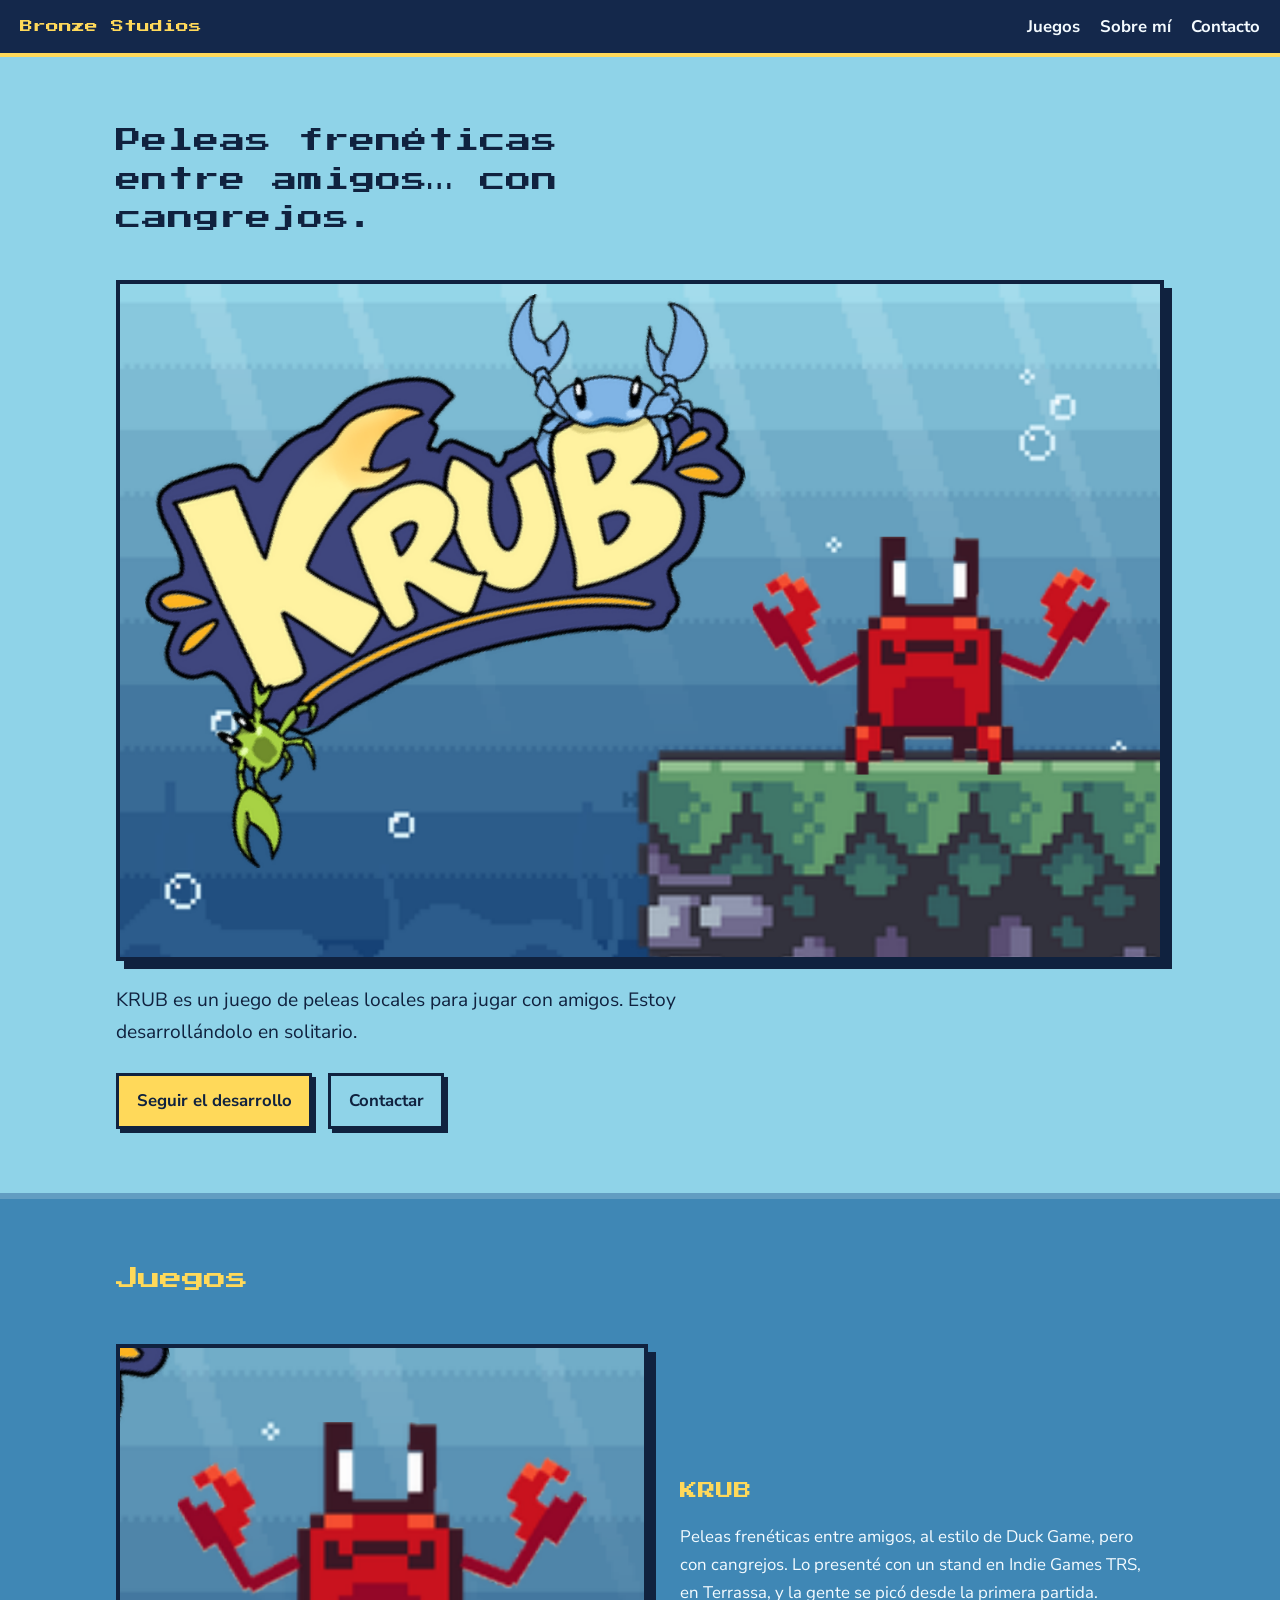
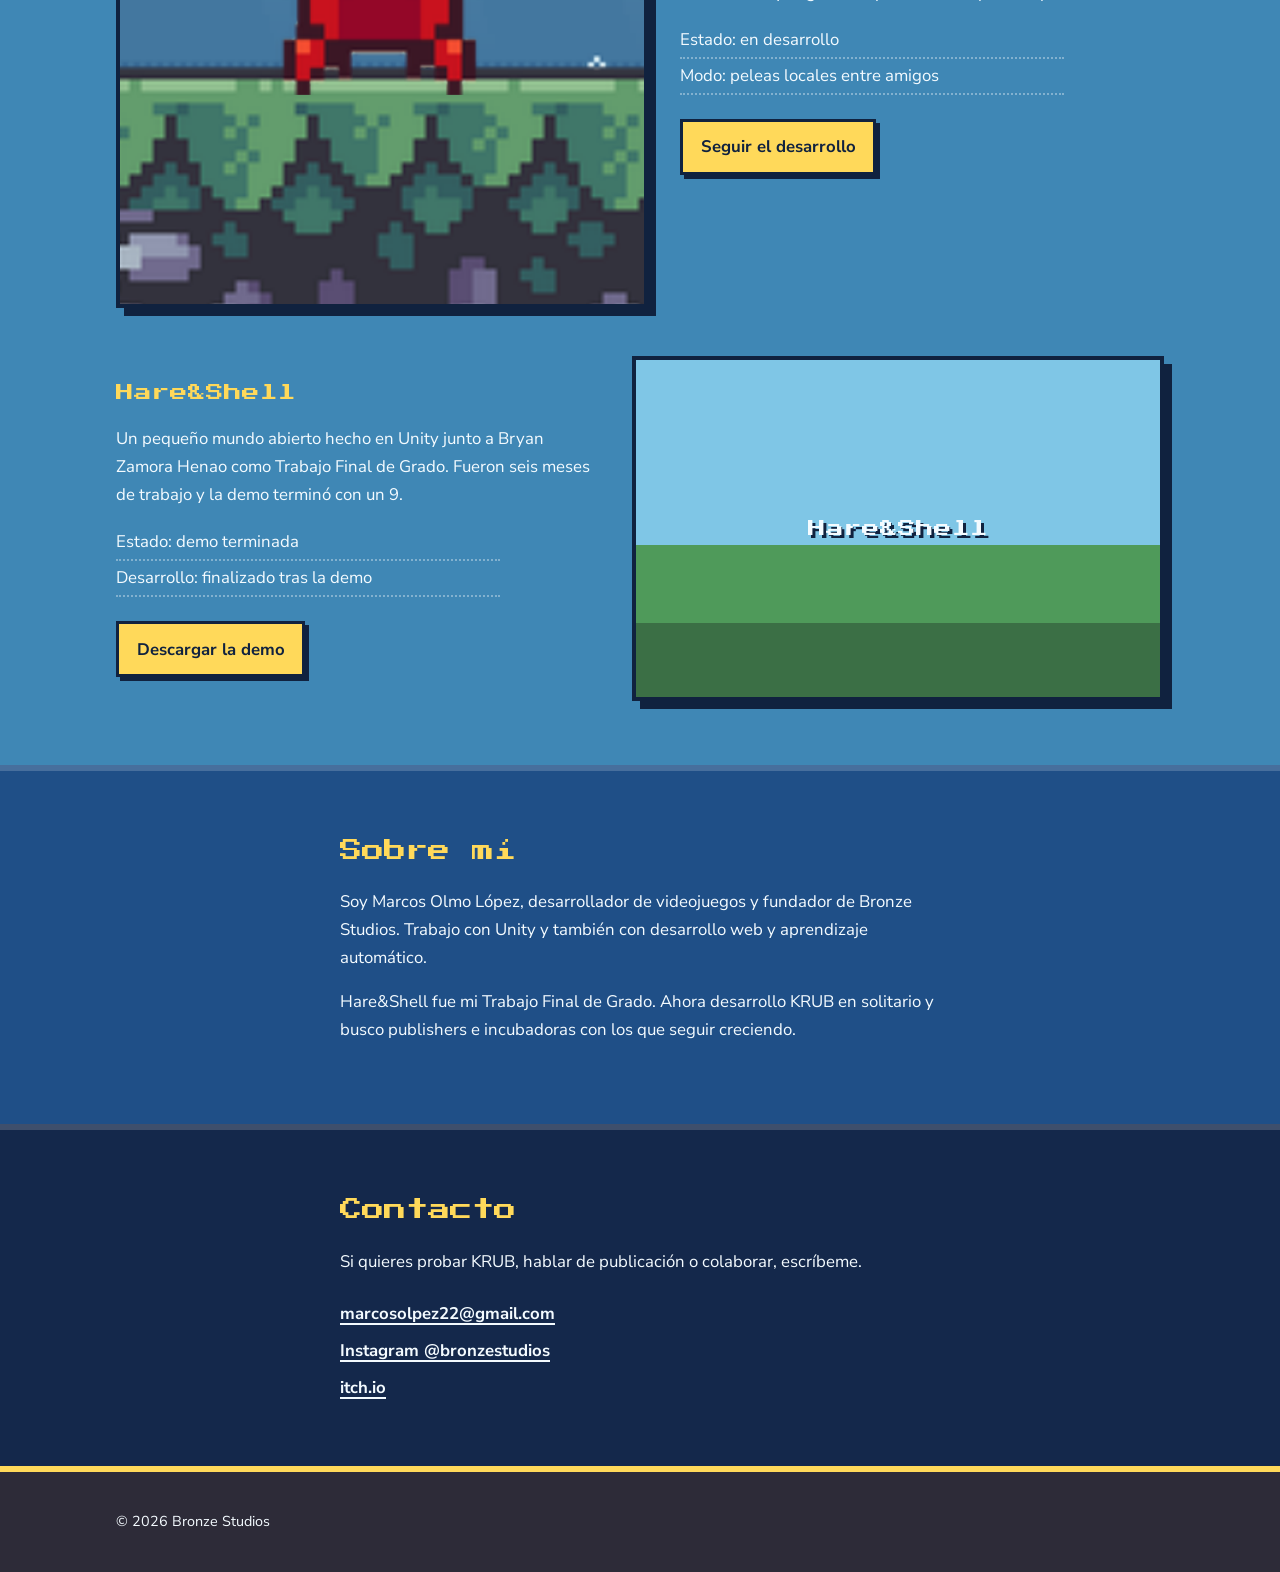
==== index.html @ 7cc4b8a4 "base structure" ====
<!DOCTYPE html>
<html lang="es">
<head>
<meta charset="utf-8">
<meta name="viewport" content="width=device-width, initial-scale=1">
<title>Bronze Studios · Videojuegos de Marcos Olmo</title>
<meta name="description" content="Bronze Studios: KRUB, peleas frenéticas entre amigos con cangrejos, y Hare&Shell, un pequeño mundo abierto.">
<!-- Para que el enlace se vea bien en LinkedIn: sustituye TU-URL por la dirección final de tu web -->
<meta property="og:title" content="Bronze Studios · KRUB">
<meta property="og:description" content="Peleas frenéticas entre amigos... con cangrejos.">
<meta property="og:image" content="https://TU-URL/assets/krub-hero.png">
<link rel="preconnect" href="https://fonts.googleapis.com">
<link rel="preconnect" href="https://fonts.gstatic.com" crossorigin>
<link href="https://fonts.googleapis.com/css2?family=Nunito+Sans:wght@400;700&family=Press+Start+2P&display=swap" rel="stylesheet">
<link rel="stylesheet" href="style.css">
</head>
<body>

<header class="top">
  <a class="brand" href="#inicio">Bronze Studios</a>
  <nav aria-label="Principal">
    <a href="#juegos">Juegos</a>
    <a href="#sobre-mi">Sobre mí</a>
    <a href="#contacto">Contacto</a>
  </nav>
</header>

<main>
  <section class="band surface" id="inicio">
    <div class="wrap hero">
      <h1>Peleas frenéticas entre amigos… con cangrejos.</h1>
      <img class="frame" src="assets/krub-hero.png" alt="Arte de KRUB: el logotipo del juego, un cangrejo azul encima, uno verde colgando y un cangrejo rojo de pixel art sobre una plataforma, bajo el agua." width="1334" height="863">
      <p class="lead">KRUB es un juego de peleas locales para jugar con amigos. Estoy desarrollándolo en solitario.</p>
      <div class="actions">
        <a class="btn" href="https://instagram.com/bronzestudios">Seguir el desarrollo</a>
        <a class="btn ghost" href="#contacto">Contactar</a>
      </div>
    </div>
  </section>

  <section class="band shallow" id="juegos">
    <div class="wrap">
      <h2>Juegos</h2>

      <article class="game">
        <!-- Recorte del arte. Cuando tengas una captura o GIF de partida, cámbialo por una imagen tuya en assets/ -->
        <img class="frame" src="assets/krub-cangrejo.png" alt="Un cangrejo rojo de pixel art con las pinzas en alto sobre una plataforma de hierba" width="587" height="622" loading="lazy">
        <div>
          <h3>KRUB</h3>
          <p>Peleas frenéticas entre amigos, al estilo de Duck Game, pero con cangrejos. Lo presenté con un stand en Indie Games TRS, en Terrassa, y la gente se picó desde la primera partida.</p>
          <ul class="facts">
            <li>Estado: en desarrollo</li>
            <li>Modo: peleas locales entre amigos</li>
            <!-- Añade aquí plataformas, número de jugadores, motor, etc. -->
          </ul>
          <a class="btn" href="https://instagram.com/bronzestudios">Seguir el desarrollo</a>
        </div>
      </article>

      <article class="game reverse">
        <!-- Sustituye este bloque por una captura: <img class="frame" src="assets/hareandshell.png" alt="..."> -->
        <div class="frame placeholder" role="img" aria-label="Hare&Shell"><span>Hare&amp;Shell</span></div>
        <div>
          <h3>Hare&amp;Shell</h3>
          <p>Un pequeño mundo abierto hecho en Unity junto a Bryan Zamora Henao como Trabajo Final de Grado. Fueron seis meses de trabajo y la demo terminó con un 9.</p>
          <ul class="facts">
            <li>Estado: demo terminada</li>
            <li>Desarrollo: finalizado tras la demo</li>
          </ul>
          <a class="btn" href="https://marcmasters.itch.io/hareandshell">Descargar la demo</a>
        </div>
      </article>
    </div>
  </section>

  <section class="band mid" id="sobre-mi">
    <div class="wrap narrow">
      <h2>Sobre mí</h2>
      <p>Soy Marcos Olmo López, desarrollador de videojuegos y fundador de Bronze Studios. Trabajo con Unity y también con desarrollo web y aprendizaje automático.</p>
      <p>Hare&amp;Shell fue mi Trabajo Final de Grado. Ahora desarrollo KRUB en solitario y busco publishers e incubadoras con los que seguir creciendo.</p>
    </div>
  </section>

  <section class="band deep" id="contacto">
    <div class="wrap narrow">
      <h2>Contacto</h2>
      <p>Si quieres probar KRUB, hablar de publicación o colaborar, escríbeme.</p>
      <ul class="contact">
        <li><a href="mailto:marcosolpez22@gmail.com">marcosolpez22@gmail.com</a></li>
        <li><a href="https://instagram.com/bronzestudios">Instagram @bronzestudios</a></li>
        <li><a href="https://marcmasters.itch.io">itch.io</a></li>
        <!-- Añade tu LinkedIn: <li><a href="https://www.linkedin.com/in/TU-PERFIL">LinkedIn</a></li> -->
      </ul>
    </div>
  </section>
</main>

<footer class="band floor">
  <div class="wrap"><p>© 2026 Bronze Studios</p></div>
</footer>

</body>
</html>
---- style.css ----
:root{
  --surface:#8fd3e8; --shallow:#3f87b5; --mid:#1f4f87; --deep:#14284b; --floor:#2d2b38;
  --ink:#10223f; --light:#f4fbff; --yellow:#ffd95a; --orange:#f29a3a;
  --pix:"Press Start 2P","Courier New",monospace;
  --body:"Nunito Sans",system-ui,-apple-system,"Segoe UI",sans-serif;
}
*{box-sizing:border-box}
html{scroll-behavior:smooth;scroll-padding-top:4.5rem}
body{margin:0;font-family:var(--body);font-size:1.05rem;line-height:1.65;color:var(--light);background:var(--deep)}
img{max-width:100%;height:auto;display:block}
a{color:inherit}
.wrap{max-width:68rem;margin:0 auto;padding:0 1.25rem}
.narrow{max-width:40rem}

/* Bandas de profundidad: cada sección es una capa más honda del agua, con borde duro como en el pixel art */
.band{padding:4rem 0}
.surface{background:var(--surface);color:var(--ink)}
.shallow{background:var(--shallow)}
.mid{background:var(--mid)}
.deep{background:var(--deep)}
.floor{background:var(--floor);padding:1.5rem 0;font-size:.9rem}
.band + .band{border-top:6px solid rgba(255,255,255,.18)}
.floor{border-top:6px solid var(--yellow)}

.top{position:sticky;top:0;z-index:5;display:flex;justify-content:space-between;align-items:center;gap:1rem;padding:.8rem 1.25rem;background:var(--deep);border-bottom:4px solid var(--yellow)}
.brand{font-family:var(--pix);font-size:.8rem;color:var(--yellow);text-decoration:none}
.top nav{display:flex;gap:1.25rem}
.top nav a{text-decoration:none;font-weight:700}
.top nav a:hover{color:var(--yellow)}

h1,h2,h3{font-family:var(--pix);line-height:1.5;font-weight:400;margin:0 0 1.25rem}
h1{font-size:clamp(1rem,2.8vw,1.6rem);max-width:34rem}
h2{font-size:clamp(1rem,2.4vw,1.4rem);color:var(--yellow)}
h3{font-size:1.1rem;color:var(--yellow)}
.surface h1{color:var(--ink)}

.hero{display:grid;gap:1.5rem}
.frame{border:4px solid var(--ink);box-shadow:8px 8px 0 var(--ink);background:var(--deep)}
.lead{font-size:1.2rem;max-width:36rem;margin:0}
.actions{display:flex;flex-wrap:wrap;gap:1rem}

.btn{display:inline-block;padding:.7rem 1.1rem;background:var(--yellow);color:var(--ink);font-weight:700;text-decoration:none;border:3px solid var(--ink);box-shadow:4px 4px 0 var(--ink);transition:transform .08s,box-shadow .08s}
.btn:hover{transform:translate(2px,2px);box-shadow:2px 2px 0 var(--ink)}
.btn.ghost{background:transparent;color:var(--ink)}
a:focus-visible{outline:3px solid var(--orange);outline-offset:3px}

.game{display:grid;gap:2rem;align-items:center;margin-top:3rem}
.game p{max-width:34rem}
.facts{list-style:none;padding:0;margin:0 0 1.5rem}
.facts li{padding:.2rem 0;border-bottom:2px dotted rgba(255,255,255,.35);max-width:24rem}
.placeholder{aspect-ratio:1338/867;display:grid;place-items:center;background:linear-gradient(180deg,#7fc6e6 0 55%,#4f9a5a 55% 78%,#3b6f45 78%);color:var(--light);font-family:var(--pix);font-size:1.1rem;text-shadow:3px 3px 0 var(--ink)}
.contact{list-style:none;padding:0;margin:1.5rem 0 0;display:grid;gap:.6rem}
.contact a{font-weight:700;text-decoration-thickness:2px;text-underline-offset:4px}
.contact a:hover{color:var(--yellow)}

@media (min-width:52rem){
  .game{grid-template-columns:1.1fr 1fr}
  .game.reverse{grid-template-columns:1fr 1.1fr}
  .game.reverse .frame{order:2}
}
@media (max-width:40rem){
  .top nav{gap:.8rem;font-size:.9rem}
  .brand{font-size:.65rem}
}
@media (prefers-reduced-motion:reduce){
  html{scroll-behavior:auto}
  .btn{transition:none}
}
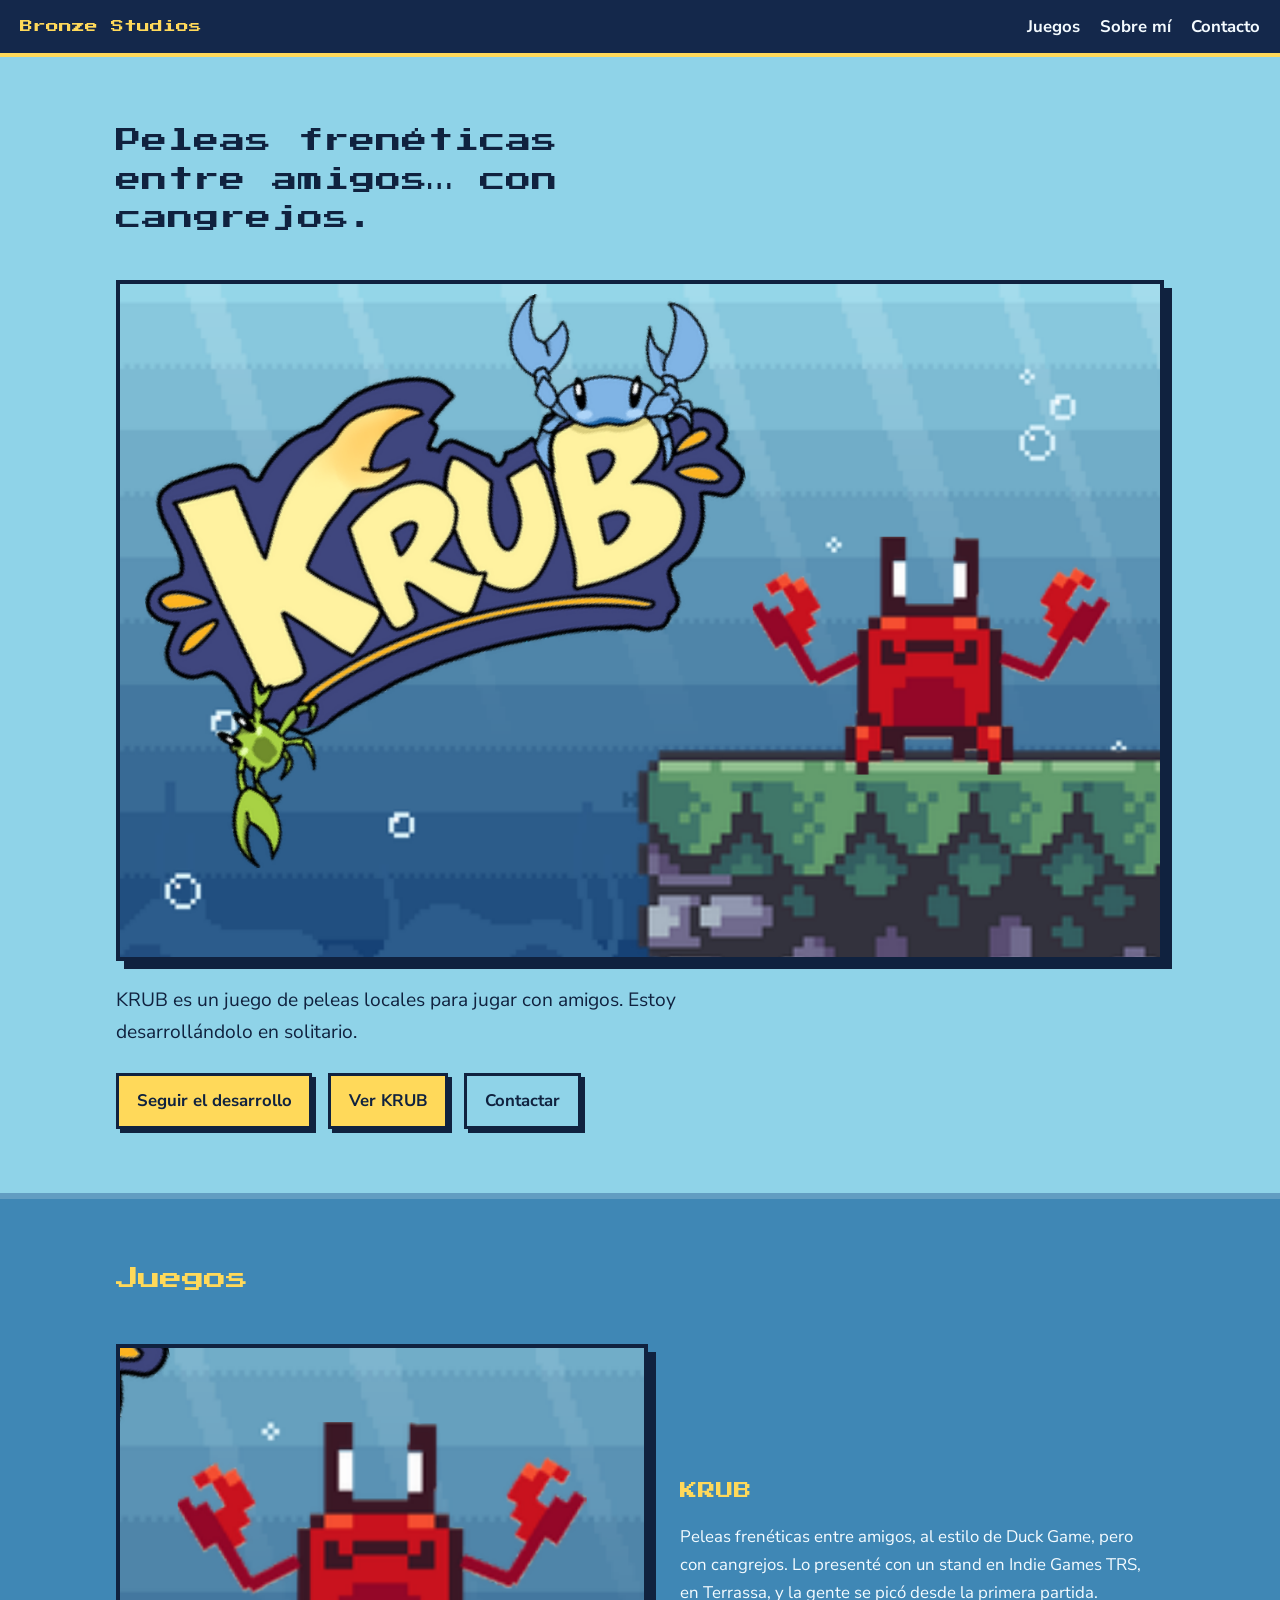
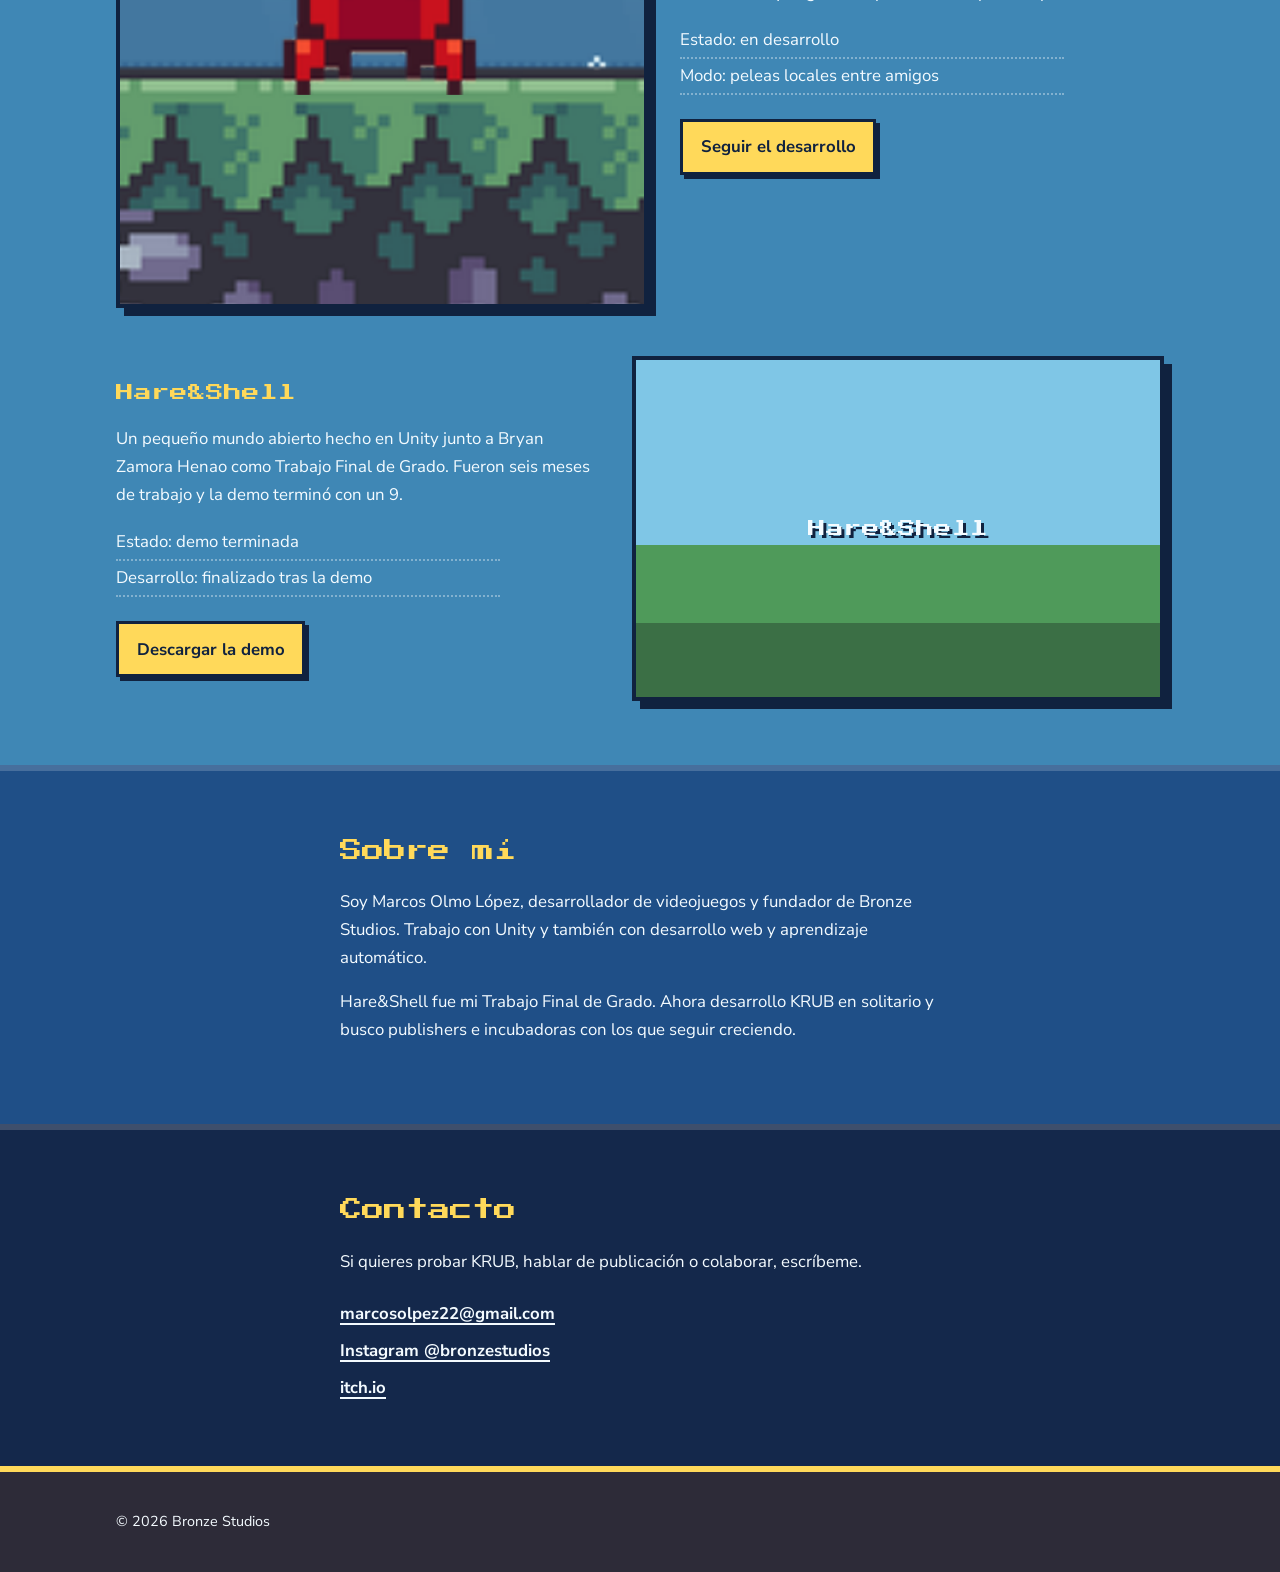
==== commit 8b971a34: "krub html" ====
--- a/index.html
+++ b/index.html
@@ -1,18 +1,18 @@
 <!DOCTYPE html>
 <html lang="es">
 <head>
-<meta charset="utf-8">
-<meta name="viewport" content="width=device-width, initial-scale=1">
-<title>Bronze Studios · Videojuegos de Marcos Olmo</title>
-<meta name="description" content="Bronze Studios: KRUB, peleas frenéticas entre amigos con cangrejos, y Hare&Shell, un pequeño mundo abierto.">
-<!-- Para que el enlace se vea bien en LinkedIn: sustituye TU-URL por la dirección final de tu web -->
-<meta property="og:title" content="Bronze Studios · KRUB">
-<meta property="og:description" content="Peleas frenéticas entre amigos... con cangrejos.">
-<meta property="og:image" content="https://TU-URL/assets/krub-hero.png">
-<link rel="preconnect" href="https://fonts.googleapis.com">
-<link rel="preconnect" href="https://fonts.gstatic.com" crossorigin>
-<link href="https://fonts.googleapis.com/css2?family=Nunito+Sans:wght@400;700&family=Press+Start+2P&display=swap" rel="stylesheet">
-<link rel="stylesheet" href="style.css">
+  <meta charset="utf-8">
+  <meta name="viewport" content="width=device-width, initial-scale=1">
+  <title>Bronze Studios · Videojuegos de Marcos Olmo</title>
+  <meta name="description" content="Bronze Studios: KRUB, peleas frenéticas entre amigos con cangrejos, y Hare&Shell, un pequeño mundo abierto.">
+  <!-- Para que el enlace se vea bien en LinkedIn: sustituye TU-URL por la dirección final de tu web -->
+  <meta property="og:title" content="Bronze Studios · KRUB">
+  <meta property="og:description" content="Peleas frenéticas entre amigos... con cangrejos.">
+  <meta property="og:image" content="https://TU-URL/assets/krub-hero.png">
+  <link rel="preconnect" href="https://fonts.googleapis.com">
+  <link rel="preconnect" href="https://fonts.gstatic.com" crossorigin>
+  <link href="https://fonts.googleapis.com/css2?family=Nunito+Sans:wght@400;700&family=Press+Start+2P&display=swap" rel="stylesheet">
+  <link rel="stylesheet" href="style.css">
 </head>
 <body>
 
@@ -33,6 +33,7 @@
       <p class="lead">KRUB es un juego de peleas locales para jugar con amigos. Estoy desarrollándolo en solitario.</p>
       <div class="actions">
         <a class="btn" href="https://instagram.com/bronzestudios">Seguir el desarrollo</a>
+        <a class="btn" href="krub.html">Ver KRUB</a>
         <a class="btn ghost" href="#contacto">Contactar</a>
       </div>
     </div>
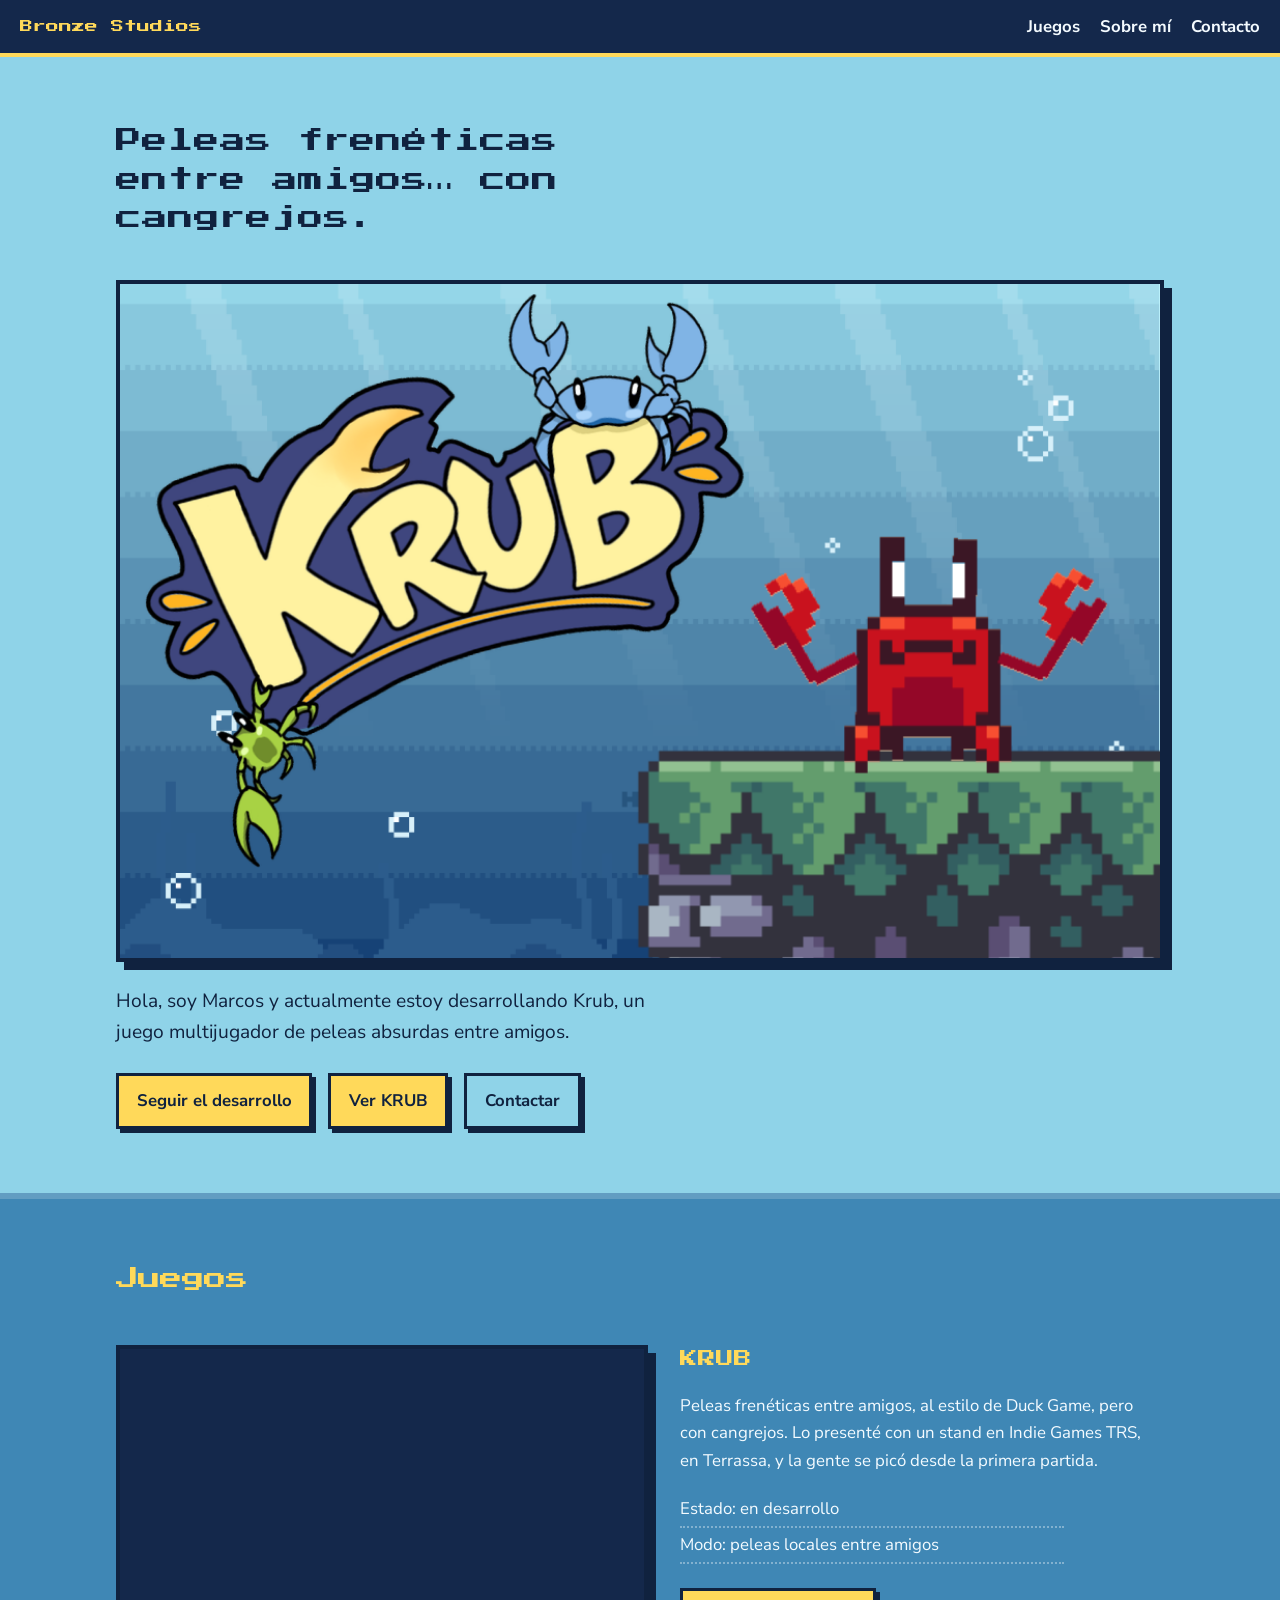
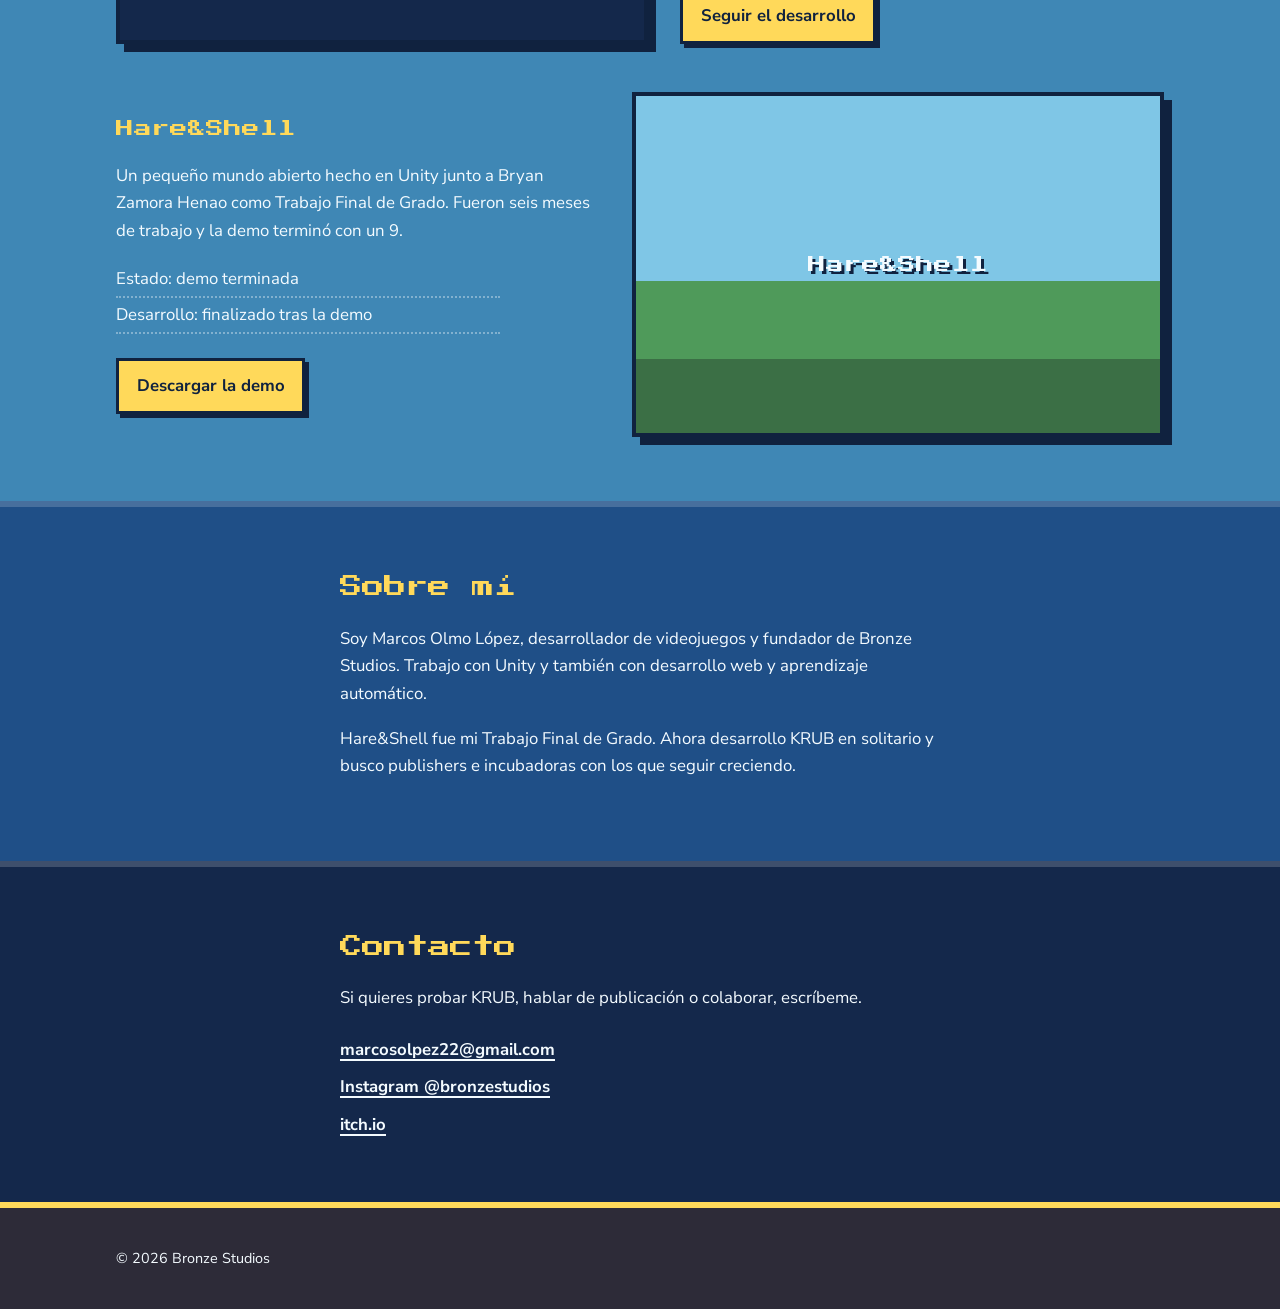
==== commit 40b75b40: "gif1" ====
--- a/index.html
+++ b/index.html
@@ -3,12 +3,14 @@
 <head>
   <meta charset="utf-8">
   <meta name="viewport" content="width=device-width, initial-scale=1">
-  <title>Bronze Studios · Videojuegos de Marcos Olmo</title>
+  <title>Bronze Studios · Videojuegos</title>
+
+  <!-- Tarjeta al compartir enlace -->
   <meta name="description" content="Bronze Studios: KRUB, peleas frenéticas entre amigos con cangrejos, y Hare&Shell, un pequeño mundo abierto.">
-  <!-- Para que el enlace se vea bien en LinkedIn: sustituye TU-URL por la dirección final de tu web -->
   <meta property="og:title" content="Bronze Studios · KRUB">
   <meta property="og:description" content="Peleas frenéticas entre amigos... con cangrejos.">
-  <meta property="og:image" content="https://TU-URL/assets/krub-hero.png">
+  <meta property="og:image" content="https://marcmasters.github.io/assets/krub-hero.png">
+
   <link rel="preconnect" href="https://fonts.googleapis.com">
   <link rel="preconnect" href="https://fonts.gstatic.com" crossorigin>
   <link href="https://fonts.googleapis.com/css2?family=Nunito+Sans:wght@400;700&family=Press+Start+2P&display=swap" rel="stylesheet">
@@ -29,8 +31,8 @@
   <section class="band surface" id="inicio">
     <div class="wrap hero">
       <h1>Peleas frenéticas entre amigos… con cangrejos.</h1>
-      <img class="frame" src="assets/krub-hero.png" alt="Arte de KRUB: el logotipo del juego, un cangrejo azul encima, uno verde colgando y un cangrejo rojo de pixel art sobre una plataforma, bajo el agua." width="1334" height="863">
-      <p class="lead">KRUB es un juego de peleas locales para jugar con amigos. Estoy desarrollándolo en solitario.</p>
+      <img class="frame" src="assets/1.png" alt="Arte de KRUB: el logotipo del juego, un cangrejo azul encima, uno verde colgando y un cangrejo rojo de pixel art sobre una plataforma, bajo el agua." width="1334" height="863">
+      <p class="lead">Hola, soy Marcos y actualmente estoy desarrollando Krub, un juego multijugador de peleas absurdas entre amigos.</p>
       <div class="actions">
         <a class="btn" href="https://instagram.com/bronzestudios">Seguir el desarrollo</a>
         <a class="btn" href="krub.html">Ver KRUB</a>
@@ -44,8 +46,12 @@
       <h2>Juegos</h2>
 
       <article class="game">
-        <!-- Recorte del arte. Cuando tengas una captura o GIF de partida, cámbialo por una imagen tuya en assets/ -->
-        <img class="frame" src="assets/krub-cangrejo.png" alt="Un cangrejo rojo de pixel art con las pinzas en alto sobre una plataforma de hierba" width="587" height="622" loading="lazy">
+        <!-- <img class="frame" src="assets/krub-gif1.gif" alt="Un cangrejo rojo de pixel art con las pinzas en alto sobre una plataforma de hierba" width="587" height="622" loading="lazy"> -->
+        <video class="frame" autoplay loop muted playsinline preload="metadata"
+            poster="assets/krub-thumbnail.mp4" width="1280" height="720">
+        <source src="assets/krub-thumbnail.mp4" type="video/mp4">
+        </video>
+
         <div>
           <h3>KRUB</h3>
           <p>Peleas frenéticas entre amigos, al estilo de Duck Game, pero con cangrejos. Lo presenté con un stand en Indie Games TRS, en Terrassa, y la gente se picó desde la primera partida.</p>
--- a/style.css
+++ b/style.css
@@ -53,6 +53,9 @@
 .contact a{font-weight:700;text-decoration-thickness:2px;text-underline-offset:4px}
 .contact a:hover{color:var(--yellow)}
 
+.game > *{min-width:0}
+.game video{width:100%;height:auto;aspect-ratio:16/9;object-fit:cover}
+
 @media (min-width:52rem){
   .game{grid-template-columns:1.1fr 1fr}
   .game.reverse{grid-template-columns:1fr 1.1fr}
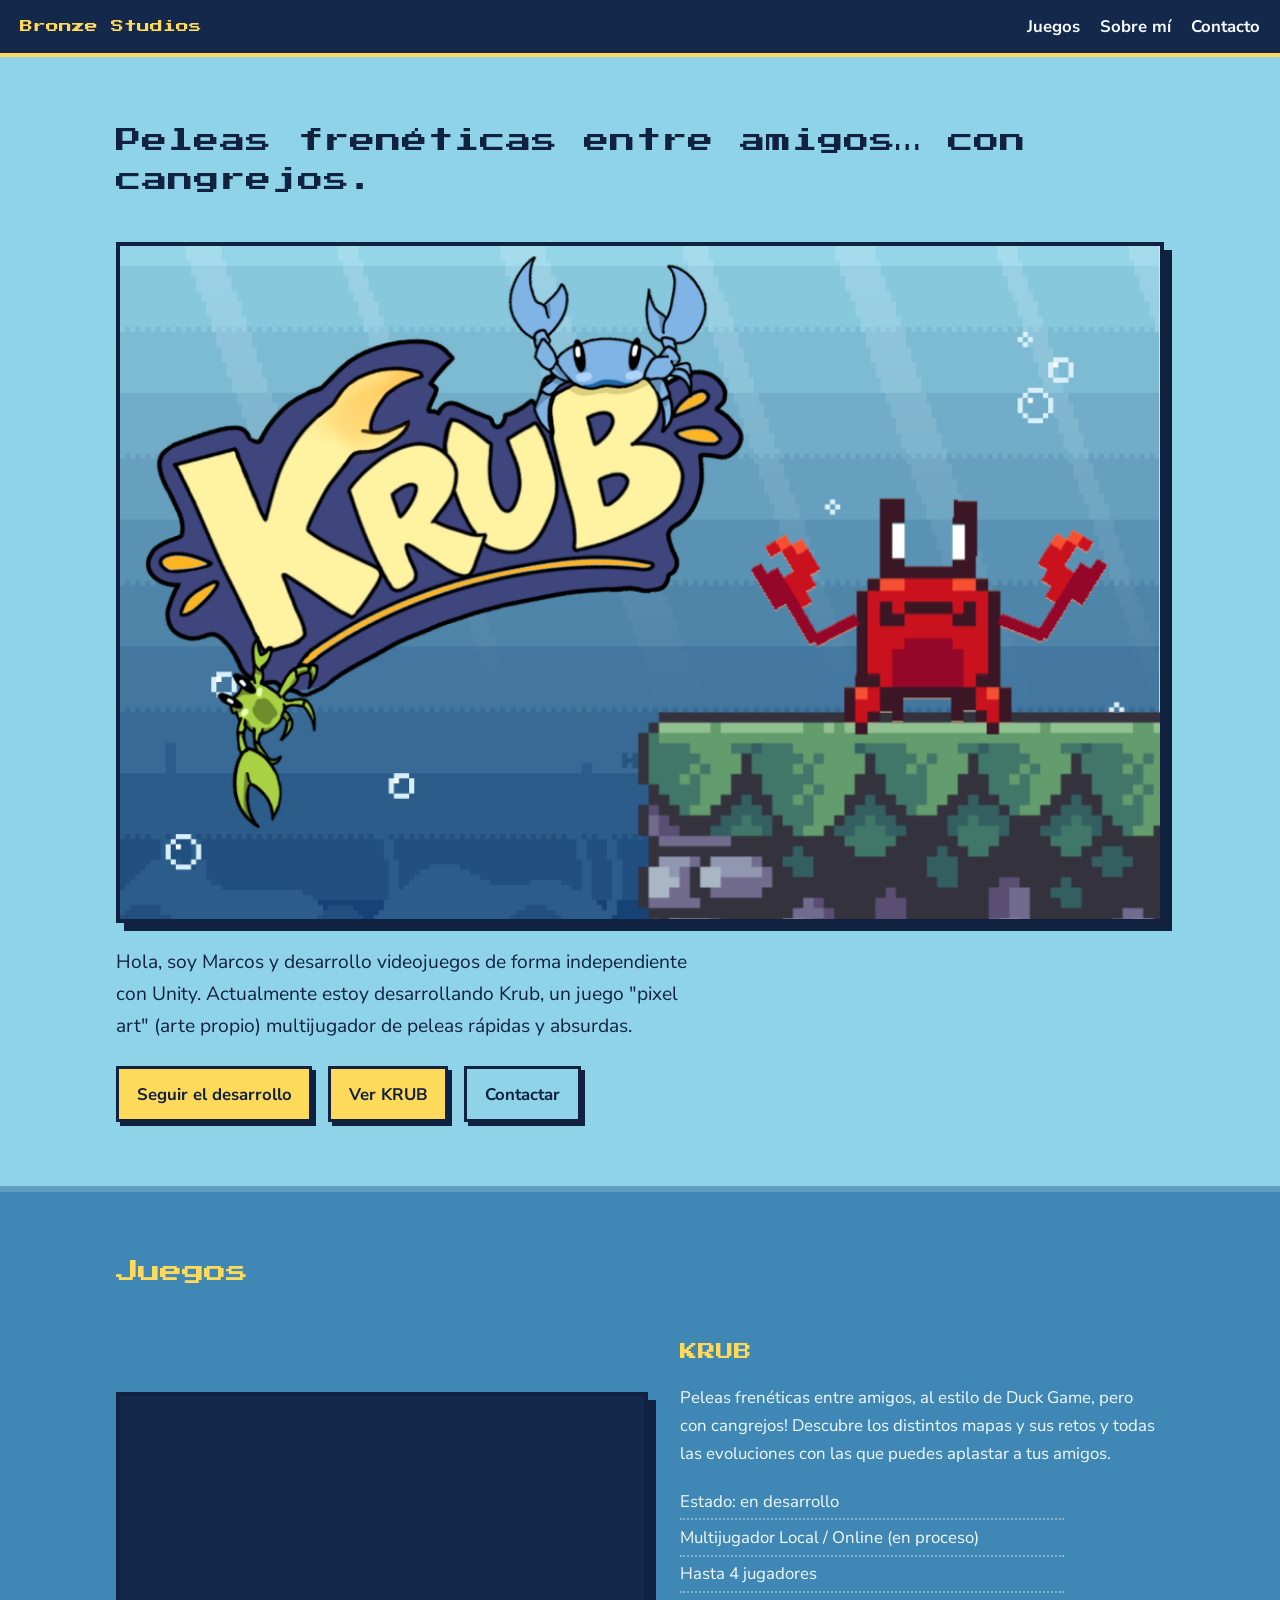
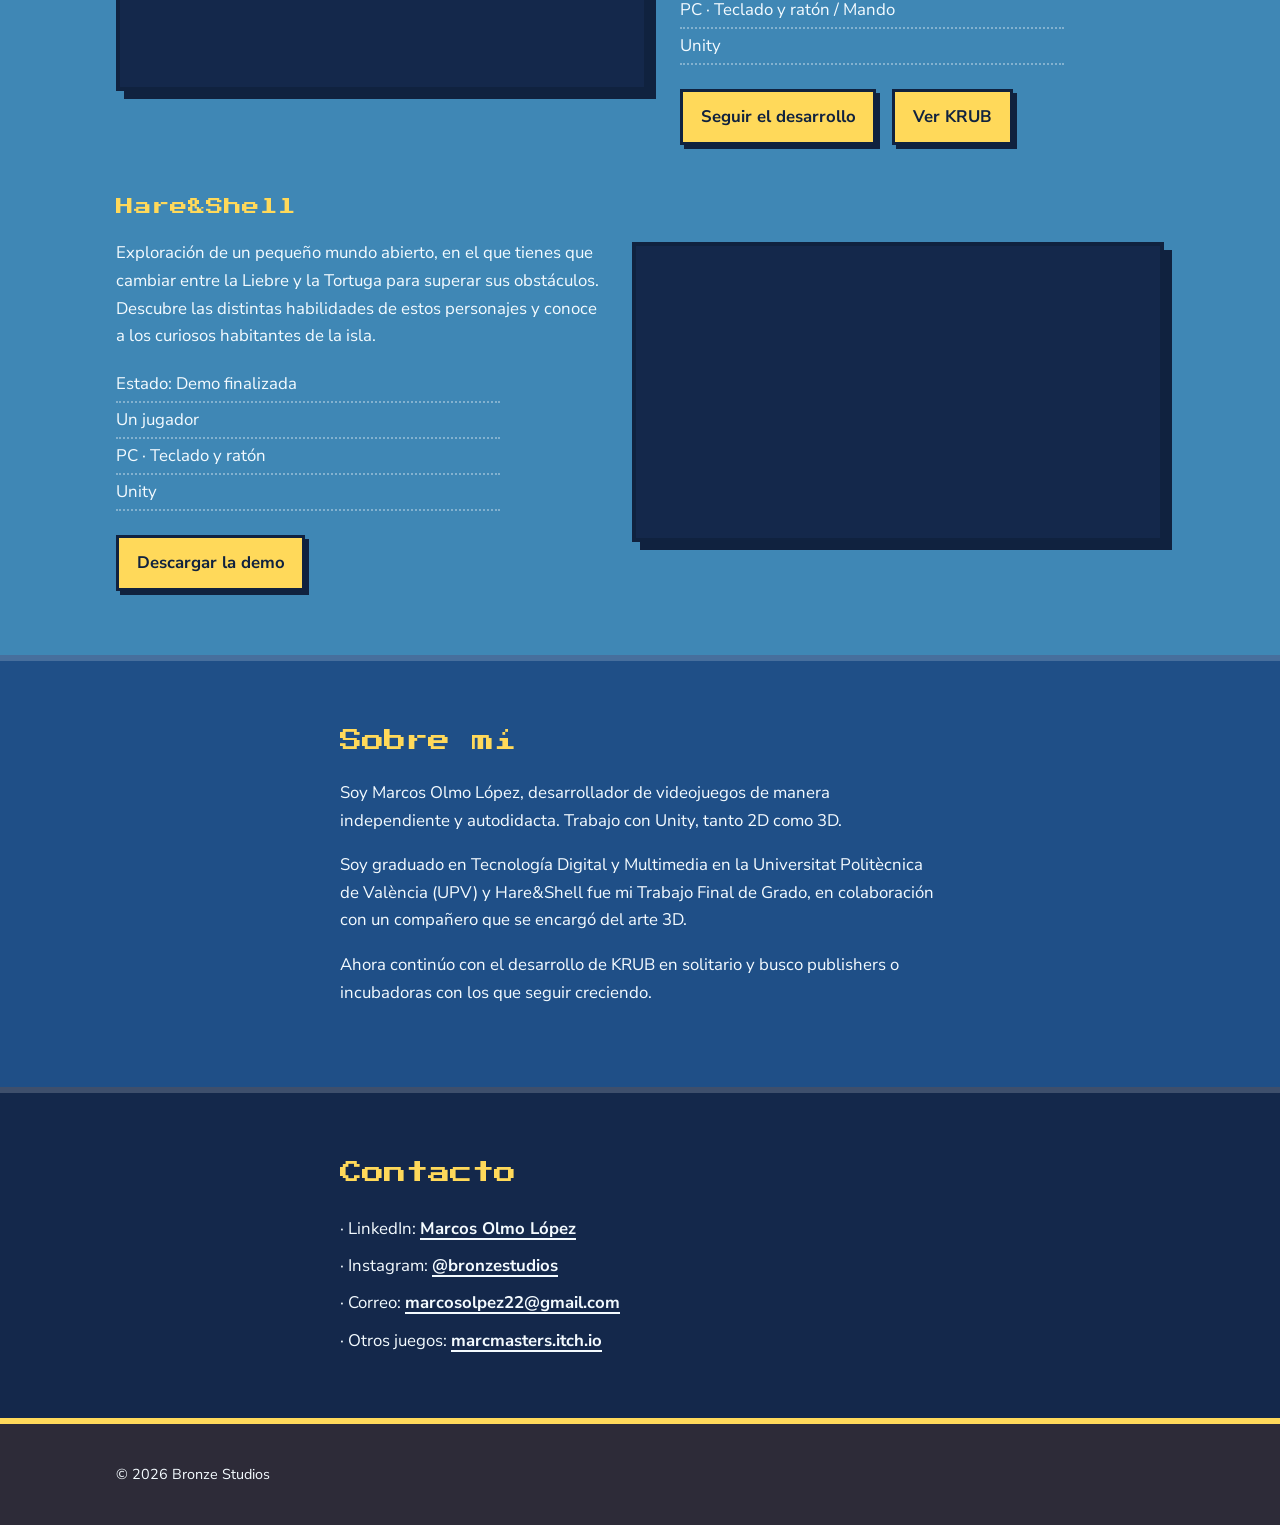
==== commit 4394b9fb: "changes >Index: text, images, links >Krub: text, images" ====
--- a/index.html
+++ b/index.html
@@ -31,8 +31,10 @@
   <section class="band surface" id="inicio">
     <div class="wrap hero">
       <h1>Peleas frenéticas entre amigos… con cangrejos.</h1>
-      <img class="frame" src="assets/1.png" alt="Arte de KRUB: el logotipo del juego, un cangrejo azul encima, uno verde colgando y un cangrejo rojo de pixel art sobre una plataforma, bajo el agua." width="1334" height="863">
-      <p class="lead">Hola, soy Marcos y actualmente estoy desarrollando Krub, un juego multijugador de peleas absurdas entre amigos.</p>
+      <img class="frame" src="assets/1.png" alt="logotipo" width="1334" height="863">
+      <p class="lead">Hola, soy Marcos y desarrollo videojuegos de forma independiente con Unity. 
+        Actualmente estoy desarrollando Krub, un juego "pixel art" (arte propio) multijugador de 
+        peleas rápidas y absurdas.</p>
       <div class="actions">
         <a class="btn" href="https://instagram.com/bronzestudios">Seguir el desarrollo</a>
         <a class="btn" href="krub.html">Ver KRUB</a>
@@ -46,7 +48,6 @@
       <h2>Juegos</h2>
 
       <article class="game">
-        <!-- <img class="frame" src="assets/krub-gif1.gif" alt="Un cangrejo rojo de pixel art con las pinzas en alto sobre una plataforma de hierba" width="587" height="622" loading="lazy"> -->
         <video class="frame" autoplay loop muted playsinline preload="metadata"
             poster="assets/krub-thumbnail.mp4" width="1280" height="720">
         <source src="assets/krub-thumbnail.mp4" type="video/mp4">
@@ -54,49 +55,78 @@
 
         <div>
           <h3>KRUB</h3>
-          <p>Peleas frenéticas entre amigos, al estilo de Duck Game, pero con cangrejos. Lo presenté con un stand en Indie Games TRS, en Terrassa, y la gente se picó desde la primera partida.</p>
+          <p>Peleas frenéticas entre amigos, al estilo de Duck Game, pero con cangrejos! 
+            Descubre los distintos mapas y sus retos y todas las evoluciones con las que 
+            puedes aplastar a tus amigos.</p>
+
           <ul class="facts">
             <li>Estado: en desarrollo</li>
-            <li>Modo: peleas locales entre amigos</li>
-            <!-- Añade aquí plataformas, número de jugadores, motor, etc. -->
+            <li>Multijugador Local / Online (en proceso)</li>
+            <li>Hasta 4 jugadores</li>
+            <li>PC · Teclado y ratón / Mando</li>
+            <li>Unity</li>
           </ul>
-          <a class="btn" href="https://instagram.com/bronzestudios">Seguir el desarrollo</a>
+
+          <div class="actions">
+            <a class="btn" href="https://instagram.com/bronzestudios">Seguir el desarrollo</a>
+            <a class="btn" href="krub.html">Ver KRUB</a>
+          </div>
         </div>
       </article>
 
+      
       <article class="game reverse">
-        <!-- Sustituye este bloque por una captura: <img class="frame" src="assets/hareandshell.png" alt="..."> -->
-        <div class="frame placeholder" role="img" aria-label="Hare&Shell"><span>Hare&amp;Shell</span></div>
+        <video class="frame" autoplay loop muted playsinline preload="metadata"
+            poster="assets/hys-thumbnail.mp4" width="1280" height="720">
+        <source src="assets/hys-thumbnail.mp4" type="video/mp4">
+        </video>
+
         <div>
           <h3>Hare&amp;Shell</h3>
-          <p>Un pequeño mundo abierto hecho en Unity junto a Bryan Zamora Henao como Trabajo Final de Grado. Fueron seis meses de trabajo y la demo terminó con un 9.</p>
+          <p>Exploración de un pequeño mundo abierto, en el que tienes que cambiar entre la Liebre y la Tortuga 
+            para superar sus obstáculos. Descubre las distintas habilidades de estos personajes y conoce a 
+            los curiosos habitantes de la isla.
+          </p>
+
           <ul class="facts">
-            <li>Estado: demo terminada</li>
-            <li>Desarrollo: finalizado tras la demo</li>
+            <li>Estado: Demo finalizada</li>
+            <li>Un jugador</li>
+            <li>PC · Teclado y ratón</li>
+            <li>Unity</li>
           </ul>
-          <a class="btn" href="https://marcmasters.itch.io/hareandshell">Descargar la demo</a>
+
+          <div class="actions">
+            <a class="btn" href="https://marcmasters.itch.io/hareandshell">Descargar la demo</a>
+          </div>
         </div>
       </article>
+
     </div>
   </section>
 
   <section class="band mid" id="sobre-mi">
     <div class="wrap narrow">
       <h2>Sobre mí</h2>
-      <p>Soy Marcos Olmo López, desarrollador de videojuegos y fundador de Bronze Studios. Trabajo con Unity y también con desarrollo web y aprendizaje automático.</p>
-      <p>Hare&amp;Shell fue mi Trabajo Final de Grado. Ahora desarrollo KRUB en solitario y busco publishers e incubadoras con los que seguir creciendo.</p>
+      <p>Soy Marcos Olmo López, desarrollador de videojuegos de manera independiente y autodidacta. 
+        Trabajo con Unity, tanto 2D como 3D.</p>
+      <p>Soy graduado en Tecnología Digital y Multimedia en la Universitat Politècnica de València (UPV) y 
+        Hare&amp;Shell fue mi Trabajo Final de Grado, en colaboración con un compañero que se encargó 
+        del arte 3D. </p>
+      <p>
+        Ahora continúo con el desarrollo de KRUB en solitario y busco publishers o incubadoras con los 
+        que seguir creciendo.
+      </p>
     </div>
   </section>
 
   <section class="band deep" id="contacto">
     <div class="wrap narrow">
       <h2>Contacto</h2>
-      <p>Si quieres probar KRUB, hablar de publicación o colaborar, escríbeme.</p>
       <ul class="contact">
-        <li><a href="mailto:marcosolpez22@gmail.com">marcosolpez22@gmail.com</a></li>
-        <li><a href="https://instagram.com/bronzestudios">Instagram @bronzestudios</a></li>
-        <li><a href="https://marcmasters.itch.io">itch.io</a></li>
-        <!-- Añade tu LinkedIn: <li><a href="https://www.linkedin.com/in/TU-PERFIL">LinkedIn</a></li> -->
+        <li>· LinkedIn: <a href="https://www.linkedin.com/in/marcos-olmo-lópez-948592347/">Marcos Olmo López</a></li>
+        <li>· Instagram: <a href="https://instagram.com/bronzestudios">@bronzestudios</a></li>
+        <li>· Correo: <a href="mailto:marcosolpez22@gmail.com">marcosolpez22@gmail.com</a></li>
+        <li>· Otros juegos: <a href="https://marcmasters.itch.io">marcmasters.itch.io</a></li>
       </ul>
     </div>
   </section>
--- a/style.css
+++ b/style.css
@@ -29,7 +29,7 @@
 .top nav a:hover{color:var(--yellow)}
 
 h1,h2,h3{font-family:var(--pix);line-height:1.5;font-weight:400;margin:0 0 1.25rem}
-h1{font-size:clamp(1rem,2.8vw,1.6rem);max-width:34rem}
+h1{font-size:clamp(1rem,2.8vw,1.6rem)}/*;max-width:34rem} */
 h2{font-size:clamp(1rem,2.4vw,1.4rem);color:var(--yellow)}
 h3{font-size:1.1rem;color:var(--yellow)}
 .surface h1{color:var(--ink)}
@@ -44,17 +44,18 @@
 .btn.ghost{background:transparent;color:var(--ink)}
 a:focus-visible{outline:3px solid var(--orange);outline-offset:3px}
 
-.game{display:grid;gap:2rem;align-items:center;margin-top:3rem}
+.game{display:grid;gap:2rem;align-items:center;margin-top:3rem;min-width:0}
 .game p{max-width:34rem}
+.game video{width:100%;height:auto;aspect-ratio:16/9;object-fit:cover}
+
 .facts{list-style:none;padding:0;margin:0 0 1.5rem}
 .facts li{padding:.2rem 0;border-bottom:2px dotted rgba(255,255,255,.35);max-width:24rem}
+
 .placeholder{aspect-ratio:1338/867;display:grid;place-items:center;background:linear-gradient(180deg,#7fc6e6 0 55%,#4f9a5a 55% 78%,#3b6f45 78%);color:var(--light);font-family:var(--pix);font-size:1.1rem;text-shadow:3px 3px 0 var(--ink)}
+
 .contact{list-style:none;padding:0;margin:1.5rem 0 0;display:grid;gap:.6rem}
 .contact a{font-weight:700;text-decoration-thickness:2px;text-underline-offset:4px}
 .contact a:hover{color:var(--yellow)}
-
-.game > *{min-width:0}
-.game video{width:100%;height:auto;aspect-ratio:16/9;object-fit:cover}
 
 @media (min-width:52rem){
   .game{grid-template-columns:1.1fr 1fr}
